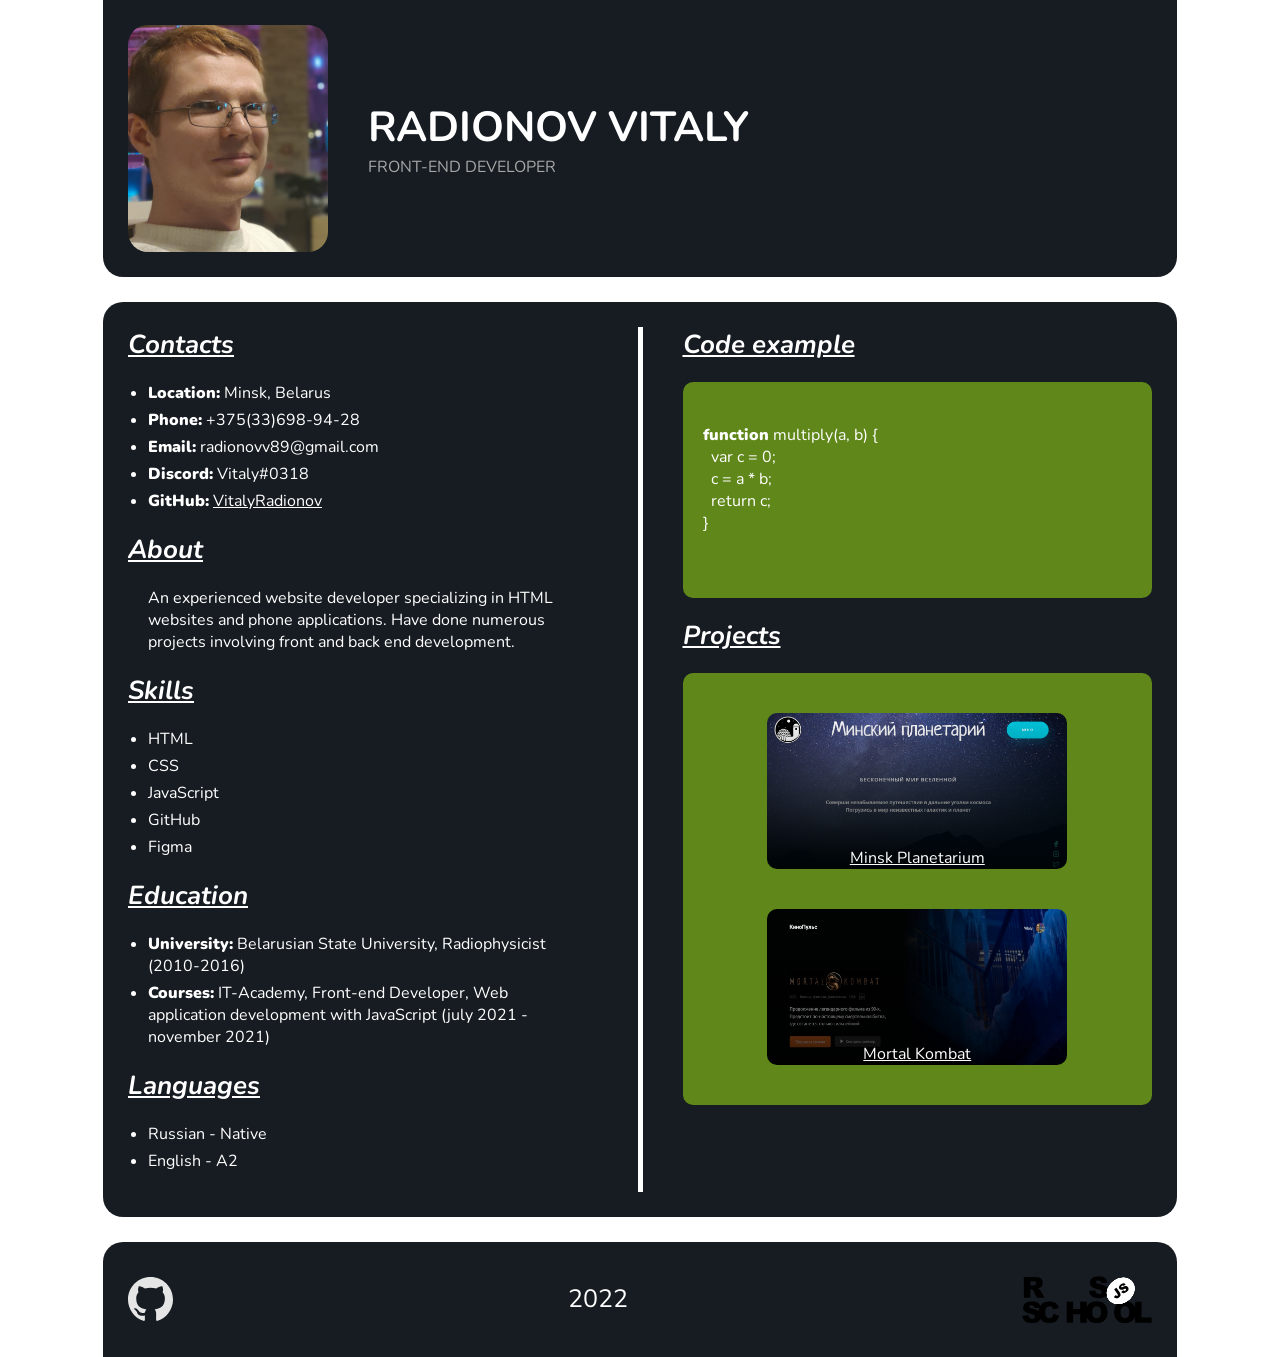
==== index.html @ 1f9634dd "feat: update" ====
<!DOCTYPE html>
<html lang="en">

<head>
  <meta charset="UTF-8">
  <meta http-equiv="X-UA-Compatible" content="IE=edge">
  <meta name="viewport" content="width=device-width, initial-scale=1.0">
  <meta http-equiv="Permissions-Policy" content="interest-cohort=()" />
  <link rel="preconnect" href="https://fonts.googleapis.com">
  <link rel="preconnect" href="https://fonts.gstatic.com" crossorigin>
  <link href="https://fonts.googleapis.com/css2?family=Nunito:wght@400;700&display=swap" rel="stylesheet">
  <link rel="stylesheet" href="css/reset.css">
  <link rel=" stylesheet" href="css/style.css">
  <title>CV</title>
</head>

<body>
  <header class="header">
    <figure class="foto">
      <img src="img/me.jpg" alt="Radionov_Vitaly">
    </figure>
    <div class="info">
      <h1 class="name">Radionov Vitaly</h1>
      <div class="position">Front-End Developer</div>
    </div>
  </header>
  <main>
    <section class="personal">
      <div class="contacts">
        <h2>Contacts</h2>
        <ul>
          <li><span class="font-bold">Location:</span> Minsk, Belarus</li>
          <li><span class="font-bold">Phone:</span> +375(33)698-94-28</li>
          <li><span class="font-bold">Email:</span> radionovv89@gmail.com</li>
          <li><span class="font-bold">Discord:</span> Vitaly#0318</li>
          <li><span class="font-bold">GitHub:</span> <a href="https://github.com/VitalyRadionov/"
              target="_blank">VitalyRadionov</a>
          </li>
        </ul>
      </div>
      <div class="about">
        <h2>About</h2>
        <p>An experienced website developer specializing in HTML websites and phone applications.
          Have done numerous projects involving front and back end development.</p>
      </div>
      <div class="skills">
        <h2>Skills</h2>
        <ul>
          <li>HTML</li>
          <li>CSS</li>
          <li>JavaScript</li>
          <li>GitHub</li>
          <li>Figma</li>
        </ul>
      </div>
      <div class="education">
        <h2>Education</h2>
        <ul>
          <li>
            <span class="font-bold">University:</span>
            Belarusian State University, Radiophysicist (2010-2016)
          </li>
          <li>
            <span class="font-bold">Courses:</span>
            IT-Academy, Front-end Developer, Web application development with JavaScript (july 2021 - november 2021)
          </li>
        </ul>
      </div>
      <div class="languages">
        <h2>Languages</h2>
        <ul>
          <li>Russian - Native</li>
          <li>English - A2</li>
        </ul>
      </div>
    </section>
    <section class="experience">
      <div class="code-example">
        <h2>Code example</h2>
        <pre>
          <code>
<span class="font-bold">function</span> multiply(a, b) {
  var c = 0;
  c = a * b;
  return c;
}
                  </code>
        </pre>
      </div>
      <div class="my-projects">
        <h2>Projects</h2>
        <div class="projects__list">
          <a href="https://vitalyradionov.github.io/minsk_planetarium/" target="_blank">
            <figure class="project project-1">
              <figcaption>Minsk Planetarium</figcaption>
            </figure>
          </a>
          <a href="https://vitalyradionov.github.io/mortal-kombat/" target="_blank">
            <figure class="project project-2">
              <figcaption>Mortal Kombat</figcaption>
            </figure>
          </a>
        </div>
      </div>
    </section>
  </main>
  <footer>
    <a class="link-github" href="https://github.com/VitalyRadionov" target="_blank"></a>
    <div class="year">2022</div>
    <a class="link-rsschool" href="https://rs.school/js/" target="_blank"></a>
  </footer>
</body>

</html>
---- css/style.css ----
body {
  display: flex;
  flex-direction: column;
  align-items: center;
  font-family: 'Nunito', sans-serif;
  color: white;
}

.header,
main,
footer {
  padding: 25px;
  width: 80%;
  display: flex;
  flex-direction: row;
  background-color: rgb(23, 28, 34);
}

.header {
  margin-bottom: 25px;
  border-radius: 0px 0px 20px 20px;
}

a {
  text-decoration: underline;
  color: white;
}

.info {
  margin-left: 40px;
  display: flex;
  flex-direction: column;
  justify-content: center;

  text-transform: uppercase;
}

.name {
  font-weight: bold;
  font-size: 42px;
}

.position {
  color: rgb(167, 167, 167);
}

.foto {
  width: 200px;
  display: flex;
  flex-direction: row;
  align-items: center;
}

.foto img {
  width: 100%;
  border-radius: 20px;
}

main {
  margin-bottom: 25px;
  border-radius: 20px;
}

.personal {
  padding-right: 40px;
  width: 50%;
  border-right: 5px solid rgb(255, 255, 255);
}

h2 {
  font-style: italic;
  font-size: 26px;
  font-weight: bold;
  text-decoration: underline;
}

ul,
p {
  margin: 20px;
}

li {
  margin: 5px 0;
}

.font-bold {
  font-weight: 900;
}

.experience {
  padding-left: 40px;
  width: 50%;
}

pre {
  padding: 20px;
  margin: 20px 0;
  border-radius: 10px;
  background-color: rgba(167, 241, 19, 0.5);
}

.projects__list {
  margin-top: 20px;
  padding: 20px;
  display: flex;
  flex-direction: column;
  align-items: center;

  border-radius: 10px;
  background-color: rgba(167, 241, 19, 0.5);
}

.project {
  width: 300px;
  height: 156px;

  margin: 20px;

  display: flex;
  flex-direction: column;
  align-items: center;
  justify-content: flex-end;

  border-radius: 10px;
}

.project-1 {
  background: center / contain linear-gradient(rgba(255, 255, 255, 0), rgba(0, 0, 0, 0.8)),
    center / contain no-repeat url('/img/minsk_planetarium.png');
}

.project-2 {
  background: center / contain linear-gradient(rgba(255, 255, 255, 0), rgba(0, 0, 0, 0.8)),
    center / contain no-repeat url('/img/mortal_kombat.png');
}

footer {
  display: flex;
  flex-direction: row;
  justify-content: space-between;
  align-items: center;
  border-radius: 20px 20px 0px 0px;
}

.link-github {
  width: 45px;
  height: 45px;
  background: center / contain no-repeat url('/img/mark-github.svg');
}

.year {
  font-size: 25px;
}

.link-rsschool {
  width: 130px;
  height: 65px;
  background: center / contain no-repeat url('/img/rs_school_js.svg');
}
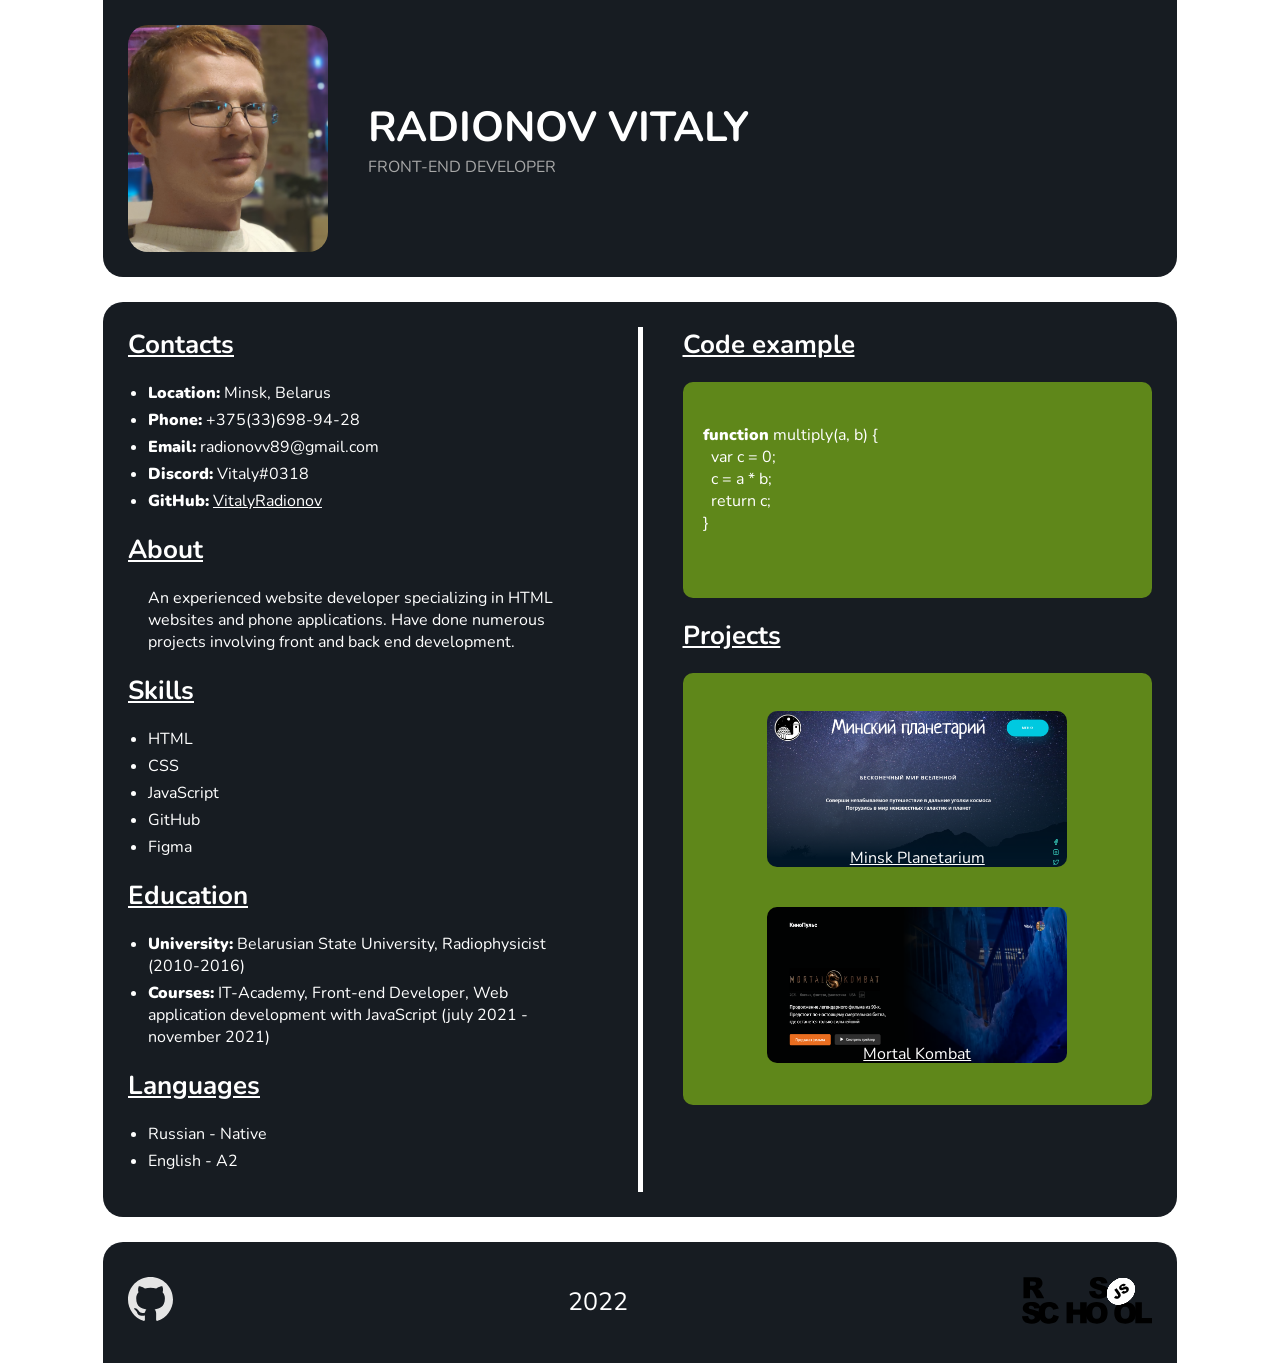
==== commit 8baff0eb: "feat: update link, css" ====
--- a/index.html
+++ b/index.html
@@ -91,12 +91,14 @@
         <h2>Projects</h2>
         <div class="projects__list">
           <a href="https://vitalyradionov.github.io/minsk_planetarium/" target="_blank">
-            <figure class="project project-1">
+            <figure class="project">
+              <img src="/img/minsk_planetarium.png" alt="minsk_planetarium.png">
               <figcaption>Minsk Planetarium</figcaption>
             </figure>
           </a>
           <a href="https://vitalyradionov.github.io/mortal-kombat/" target="_blank">
-            <figure class="project project-2">
+            <figure class="project">
+              <img src="/img/mortal_kombat.png" alt="mortal_kombat.png">
               <figcaption>Mortal Kombat</figcaption>
             </figure>
           </a>
@@ -105,9 +107,13 @@
     </section>
   </main>
   <footer>
-    <a class="link-github" href="https://github.com/VitalyRadionov" target="_blank"></a>
+    <a class="link-github" href="https://github.com/VitalyRadionov" target="_blank">
+      <img src="/img/mark-github.svg" alt="mark-github.svg">
+    </a>
     <div class="year">2022</div>
-    <a class="link-rsschool" href="https://rs.school/js/" target="_blank"></a>
+    <a class="link-rsschool" href="https://rs.school/js/" target="_blank">
+      <img src="/img/rs_school_js.svg" alt="rs_school_js.svg">
+    </a>
   </footer>
 </body>
 
--- a/css/style.css
+++ b/css/style.css
@@ -68,7 +68,6 @@
 }
 
 h2 {
-  font-style: italic;
   font-size: 26px;
   font-weight: bold;
   text-decoration: underline;
@@ -124,14 +123,15 @@
   border-radius: 10px;
 }
 
-.project-1 {
-  background: center / contain linear-gradient(rgba(255, 255, 255, 0), rgba(0, 0, 0, 0.8)),
-    center / contain no-repeat url('/img/minsk_planetarium.png');
+.project img {
+  width: 100%;
+  position: relative;
+  top: 20px;
+  border-radius: 10px;
 }
 
-.project-2 {
-  background: center / contain linear-gradient(rgba(255, 255, 255, 0), rgba(0, 0, 0, 0.8)),
-    center / contain no-repeat url('/img/mortal_kombat.png');
+.project figcaption {
+  position: relative;
 }
 
 footer {
@@ -142,18 +142,16 @@
   border-radius: 20px 20px 0px 0px;
 }
 
-.link-github {
+.link-github img {
   width: 45px;
   height: 45px;
-  background: center / contain no-repeat url('/img/mark-github.svg');
 }
 
 .year {
   font-size: 25px;
 }
 
-.link-rsschool {
+.link-rsschool img {
   width: 130px;
   height: 65px;
-  background: center / contain no-repeat url('/img/rs_school_js.svg');
 }
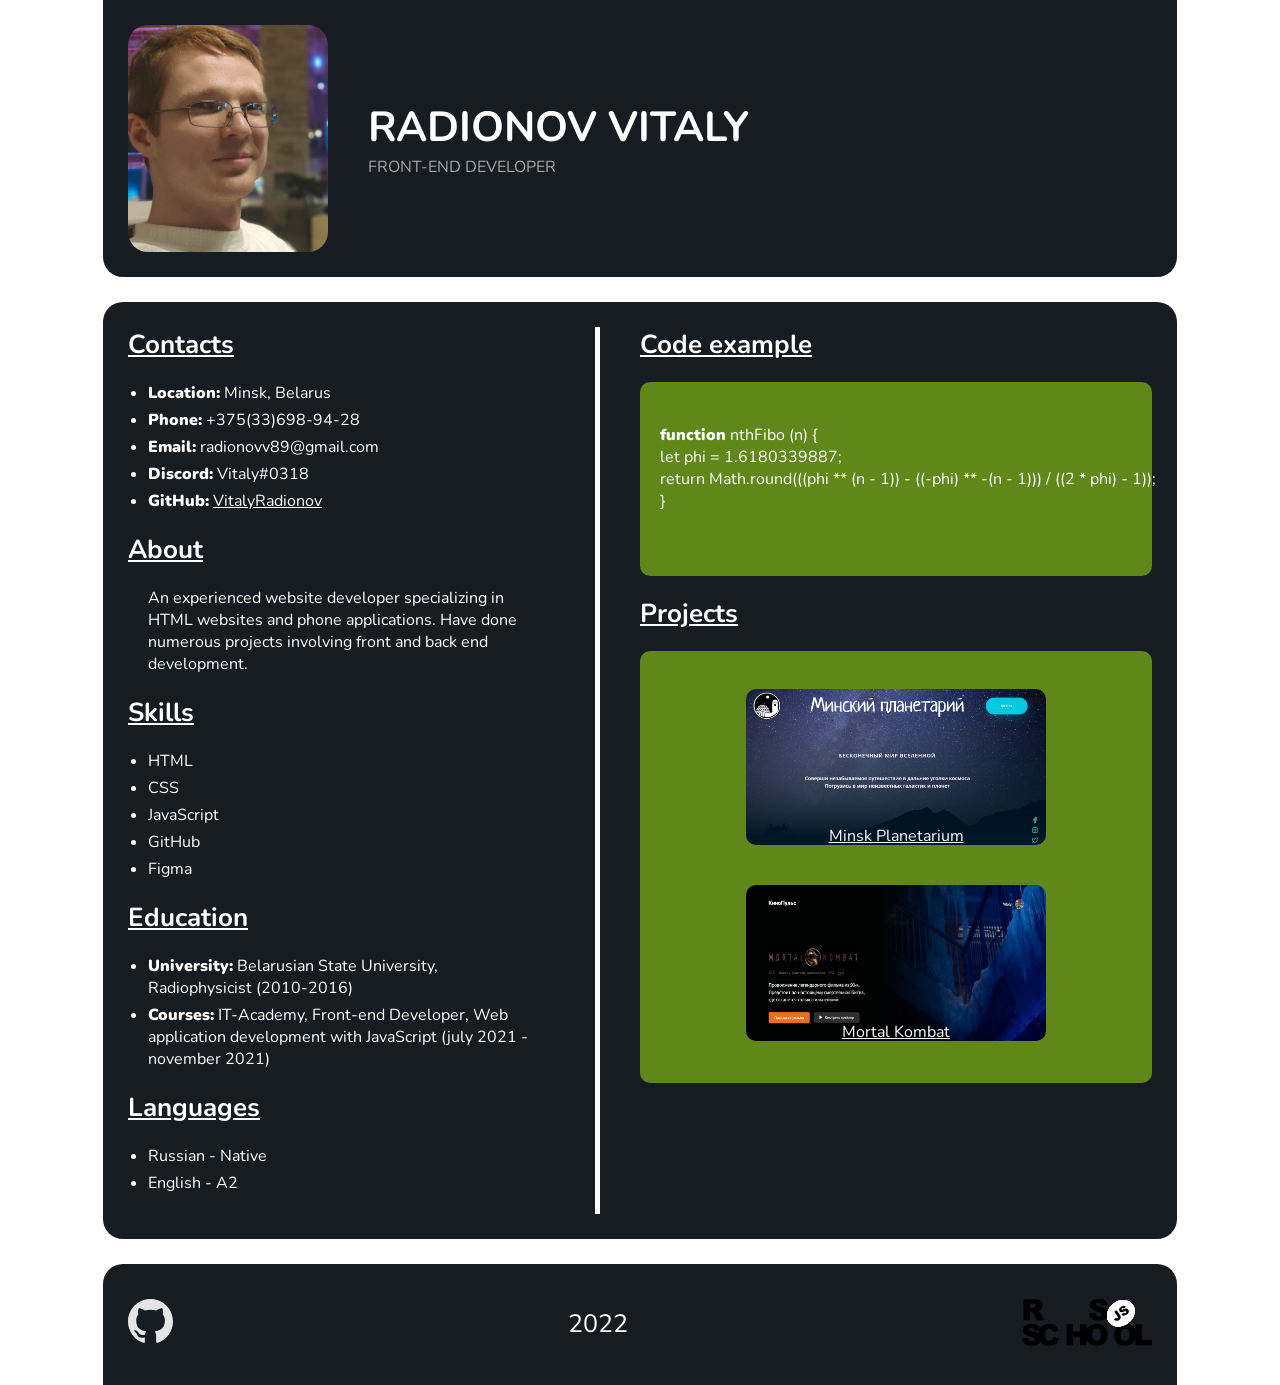
==== commit cfcdbcc3: "feat: add index.html" ====
--- a/index.html
+++ b/index.html
@@ -5,7 +5,6 @@
   <meta charset="UTF-8">
   <meta http-equiv="X-UA-Compatible" content="IE=edge">
   <meta name="viewport" content="width=device-width, initial-scale=1.0">
-  <meta http-equiv="Permissions-Policy" content="interest-cohort=()" />
   <link rel="preconnect" href="https://fonts.googleapis.com">
   <link rel="preconnect" href="https://fonts.gstatic.com" crossorigin>
   <link href="https://fonts.googleapis.com/css2?family=Nunito:wght@400;700&display=swap" rel="stylesheet">
@@ -79,11 +78,10 @@
         <h2>Code example</h2>
         <pre>
           <code>
-<span class="font-bold">function</span> multiply(a, b) {
-  var c = 0;
-  c = a * b;
-  return c;
-}
+<span class="declaration font-bold">function</span> nthFibo <span class="grouping-operator">(</span><span class="variable">n</span><span class="grouping-operator">)</span> <span class="grouping-operator">{</span>
+<span class="declaration"><var>let</var></span> <span class="variable">phi</span> <span class="operator">=</span> 1.6180339887;
+<span class="statement">return</span> <span class="variable">Math</span><span class="operator">.</span>round<span class="grouping-operator">(((</span><span class="variable">phi</span> <span class="operator">**</span> <span class="grouping-operator">(</span><span class="variable">n</span> <span class="operator">-</span> 1<span class="grouping-operator">))</span> <span class="operator">-</span> <span class="grouping-operator">((</span><span class="operator">-</span><span class="variable">phi</span><span class="grouping-operator">)</span> <span class="operator">**</span> <span class="operator">-</span><span class="grouping-operator">(</span><span class="variable">n</span> <span class="operator">-</span> 1<span class="grouping-operator">)))</span> <span class="operator">/</span> <span class="grouping-operator">((</span>2 <span class="operator">*</span> <span class="variable">phi</span><span class="grouping-operator">)</span> <span class="operator">-</span> 1<span class="grouping-operator">))</span>;
+<span class="grouping-operator">}</span>
                   </code>
         </pre>
       </div>
@@ -92,13 +90,13 @@
         <div class="projects__list">
           <a href="https://vitalyradionov.github.io/minsk_planetarium/" target="_blank">
             <figure class="project">
-              <img src="/img/minsk_planetarium.png" alt="minsk_planetarium.png">
+              <img src="img/minsk_planetarium.png" alt="minsk_planetarium.png">
               <figcaption>Minsk Planetarium</figcaption>
             </figure>
           </a>
           <a href="https://vitalyradionov.github.io/mortal-kombat/" target="_blank">
             <figure class="project">
-              <img src="/img/mortal_kombat.png" alt="mortal_kombat.png">
+              <img src="img/mortal_kombat.png" alt="mortal_kombat.png">
               <figcaption>Mortal Kombat</figcaption>
             </figure>
           </a>
@@ -108,11 +106,11 @@
   </main>
   <footer>
     <a class="link-github" href="https://github.com/VitalyRadionov" target="_blank">
-      <img src="/img/mark-github.svg" alt="mark-github.svg">
+      <img src="img/mark-github.svg" alt="mark-github.svg">
     </a>
     <div class="year">2022</div>
     <a class="link-rsschool" href="https://rs.school/js/" target="_blank">
-      <img src="/img/rs_school_js.svg" alt="rs_school_js.svg">
+      <img src="img/rs_school_js.svg" alt="rs_school_js.svg">
     </a>
   </footer>
 </body>
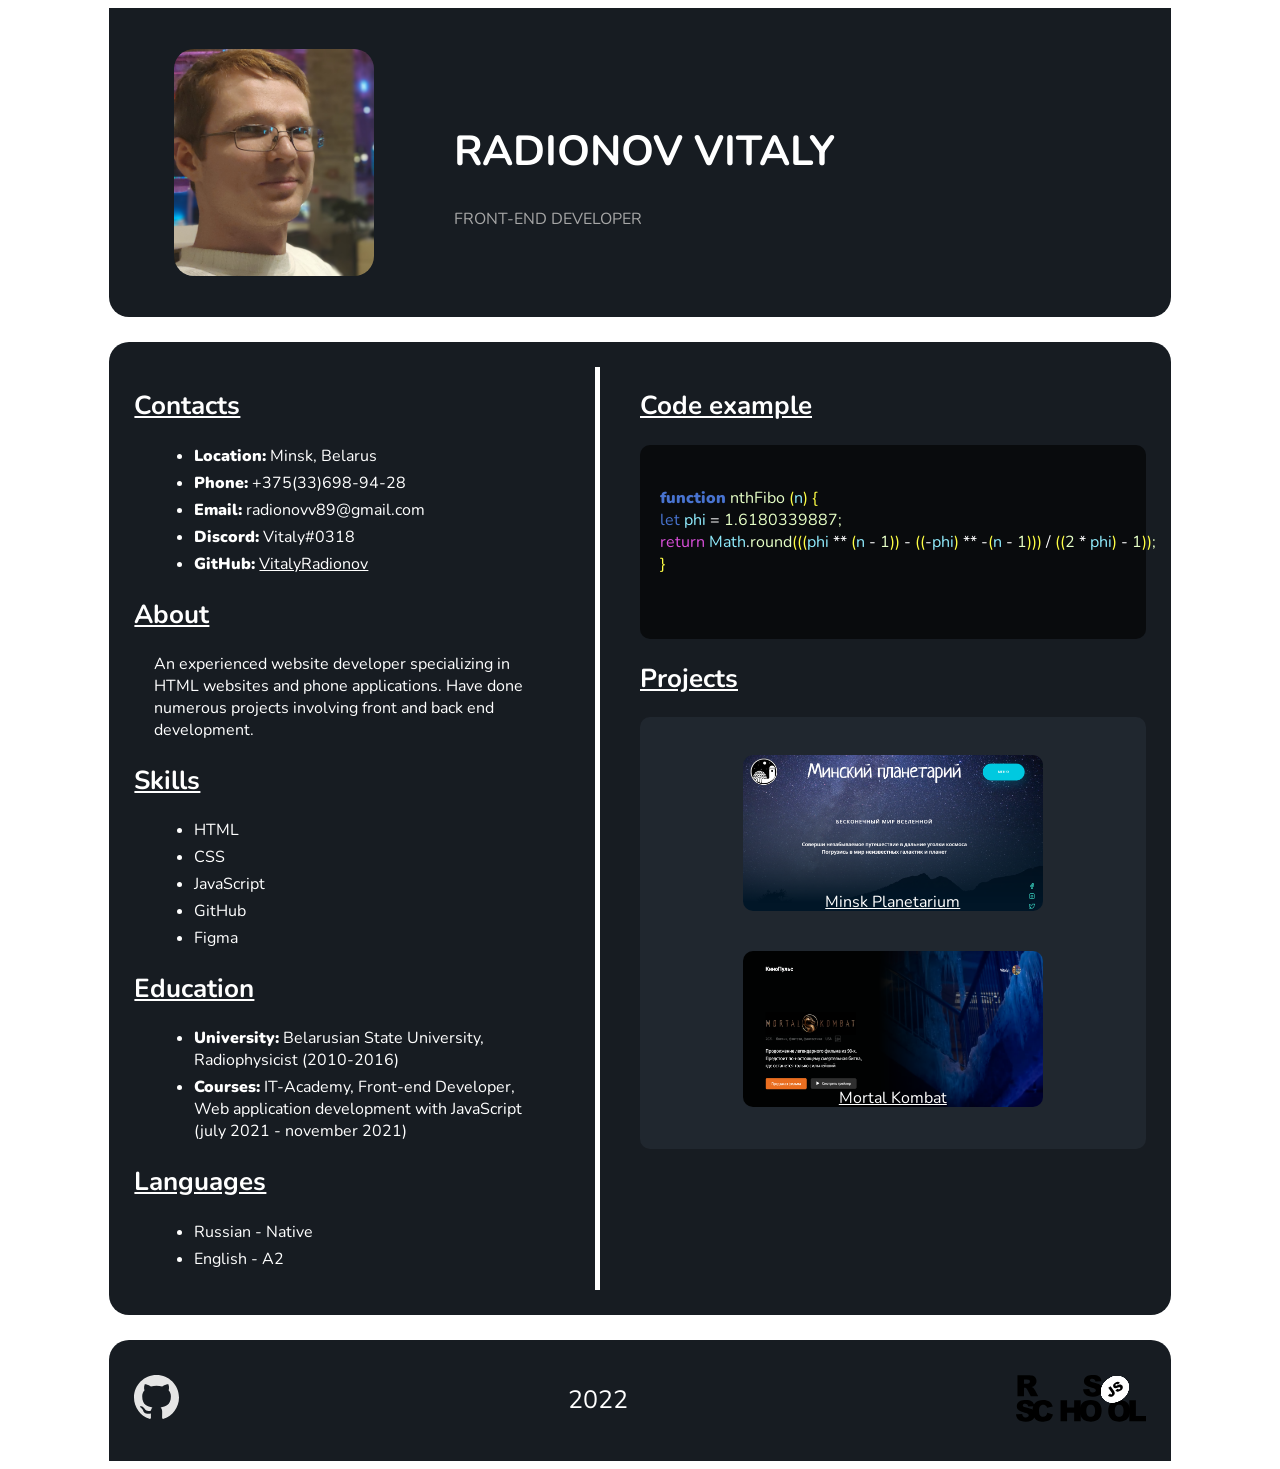
==== commit 749edf45: "feat: update html, css" ====
--- a/index.html
+++ b/index.html
@@ -8,7 +8,6 @@
   <link rel="preconnect" href="https://fonts.googleapis.com">
   <link rel="preconnect" href="https://fonts.gstatic.com" crossorigin>
   <link href="https://fonts.googleapis.com/css2?family=Nunito:wght@400;700&display=swap" rel="stylesheet">
-  <link rel="stylesheet" href="css/reset.css">
   <link rel=" stylesheet" href="css/style.css">
   <title>CV</title>
 </head>
@@ -79,7 +78,7 @@
         <pre>
           <code>
 <span class="declaration font-bold">function</span> nthFibo <span class="grouping-operator">(</span><span class="variable">n</span><span class="grouping-operator">)</span> <span class="grouping-operator">{</span>
-<span class="declaration"><var>let</var></span> <span class="variable">phi</span> <span class="operator">=</span> 1.6180339887;
+<span class="declaration">let</span> <span class="variable">phi</span> <span class="operator">=</span> 1.6180339887;
 <span class="statement">return</span> <span class="variable">Math</span><span class="operator">.</span>round<span class="grouping-operator">(((</span><span class="variable">phi</span> <span class="operator">**</span> <span class="grouping-operator">(</span><span class="variable">n</span> <span class="operator">-</span> 1<span class="grouping-operator">))</span> <span class="operator">-</span> <span class="grouping-operator">((</span><span class="operator">-</span><span class="variable">phi</span><span class="grouping-operator">)</span> <span class="operator">**</span> <span class="operator">-</span><span class="grouping-operator">(</span><span class="variable">n</span> <span class="operator">-</span> 1<span class="grouping-operator">)))</span> <span class="operator">/</span> <span class="grouping-operator">((</span>2 <span class="operator">*</span> <span class="variable">phi</span><span class="grouping-operator">)</span> <span class="operator">-</span> 1<span class="grouping-operator">))</span>;
 <span class="grouping-operator">}</span>
                   </code>
--- a/css/style.css
+++ b/css/style.css
@@ -1,8 +1,11 @@
+* {
+  font-family: 'Nunito', sans-serif;
+}
+
 body {
   display: flex;
   flex-direction: column;
   align-items: center;
-  font-family: 'Nunito', sans-serif;
   color: white;
 }
 
@@ -95,7 +98,32 @@
   padding: 20px;
   margin: 20px 0;
   border-radius: 10px;
-  background-color: rgba(167, 241, 19, 0.5);
+  background-color: rgb(9, 11, 13);
+  color: rgb(230, 255, 198);
+}
+
+code {
+  margin: 0;
+}
+
+code .declaration {
+  color: rgb(72, 115, 207);
+}
+
+code .operator {
+  color: white;
+}
+
+code .statement {
+  color: rgb(218, 79, 218);
+}
+
+code .grouping-operator {
+  color: rgb(255, 255, 68);
+}
+
+code .variable {
+  color: rgb(145, 238, 255);
 }
 
 .projects__list {
@@ -106,7 +134,7 @@
   align-items: center;
 
   border-radius: 10px;
-  background-color: rgba(167, 241, 19, 0.5);
+  background-color: rgba(42, 50, 60, 0.5);
 }
 
 .project {
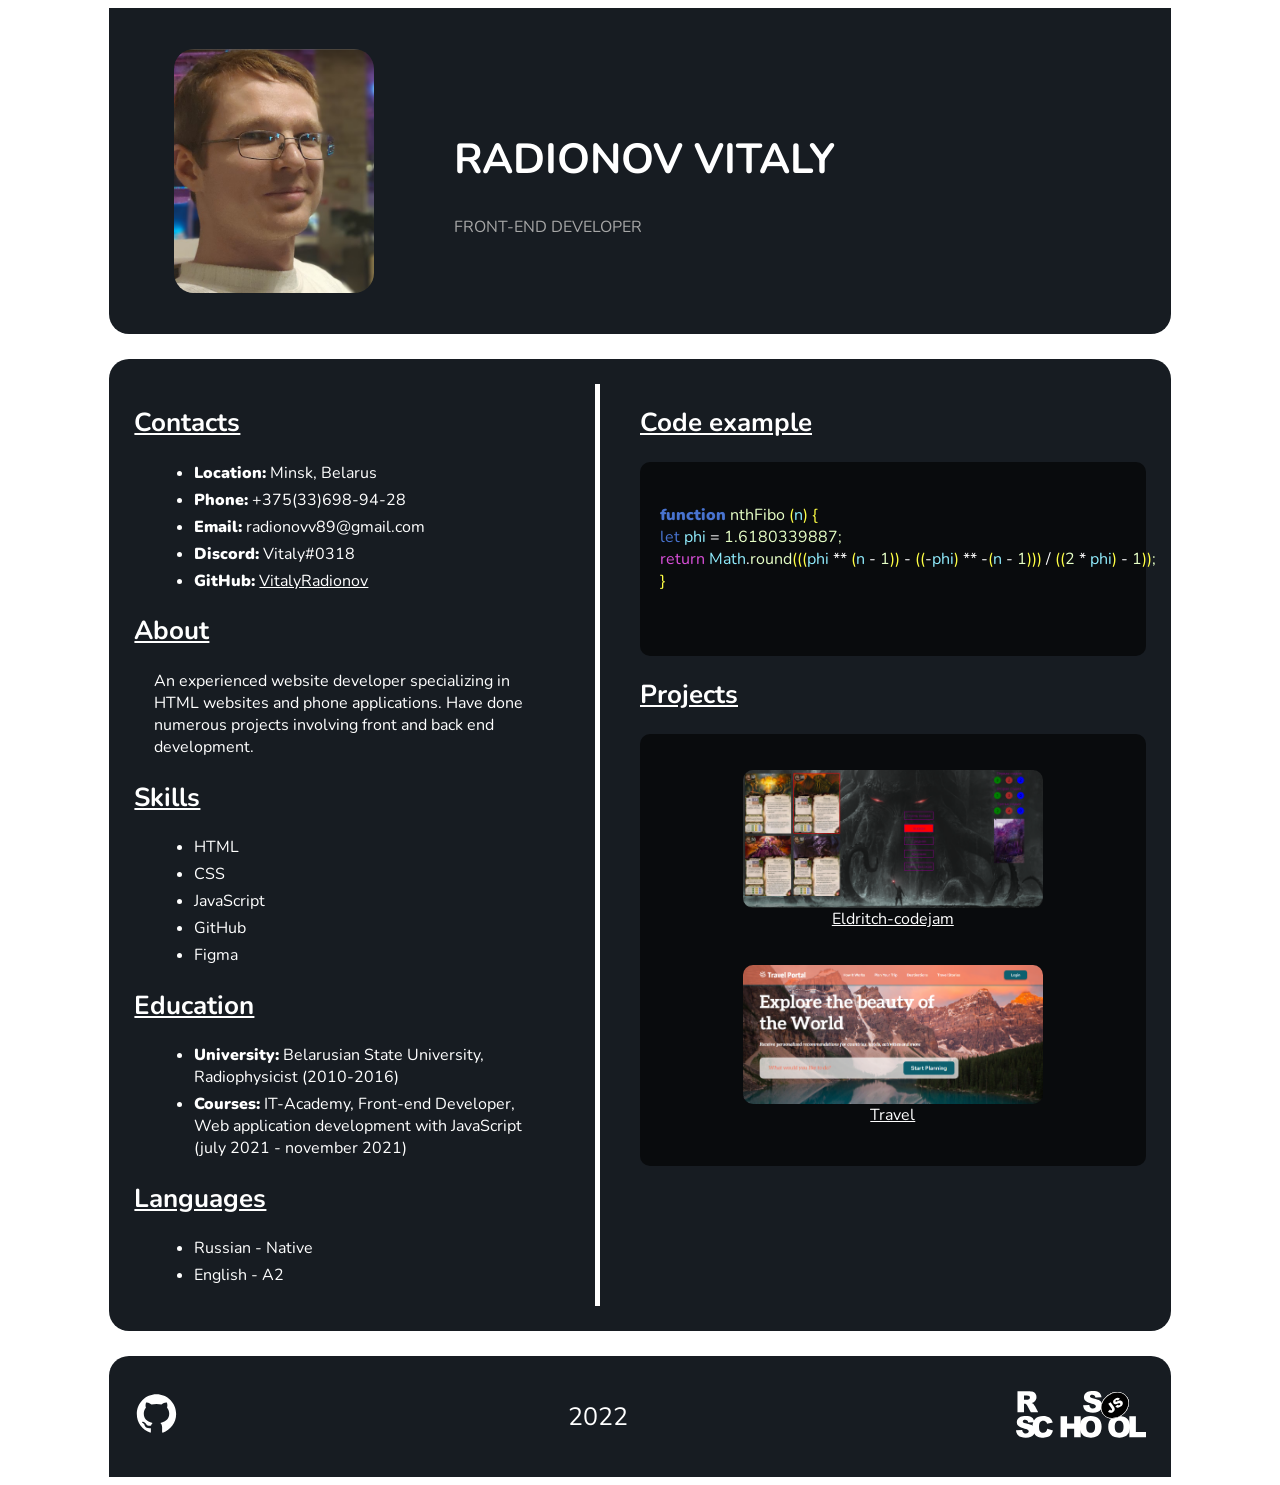
==== commit ffe3c1ba: "feat: add img" ====
--- a/index.html
+++ b/index.html
@@ -15,7 +15,7 @@
 <body>
   <header class="header">
     <figure class="foto">
-      <img src="img/me.jpg" alt="Radionov_Vitaly">
+      <img src="img/me.png" alt="Radionov_Vitaly">
     </figure>
     <div class="info">
       <h1 class="name">Radionov Vitaly</h1>
@@ -87,16 +87,16 @@
       <div class="my-projects">
         <h2>Projects</h2>
         <div class="projects__list">
-          <a href="https://vitalyradionov.github.io/minsk_planetarium/" target="_blank">
+          <a href="https://vitalyradionov.github.io/eldritch-codejam/" target="_blank">
             <figure class="project">
-              <img src="img/minsk_planetarium.png" alt="minsk_planetarium.png">
-              <figcaption>Minsk Planetarium</figcaption>
+              <img src="img/Eldritch_codejam.png" alt="Eldritch_codejam.png">
+              <figcaption>Eldritch-codejam</figcaption>
             </figure>
           </a>
-          <a href="https://vitalyradionov.github.io/mortal-kombat/" target="_blank">
+          <a href="https://vitalyradionov.github.io/travel/" target="_blank">
             <figure class="project">
-              <img src="img/mortal_kombat.png" alt="mortal_kombat.png">
-              <figcaption>Mortal Kombat</figcaption>
+              <img src="img/Travel.png" alt="Travel.png">
+              <figcaption>Travel</figcaption>
             </figure>
           </a>
         </div>
@@ -105,7 +105,7 @@
   </main>
   <footer>
     <a class="link-github" href="https://github.com/VitalyRadionov" target="_blank">
-      <img src="img/mark-github.svg" alt="mark-github.svg">
+      <img src="img/github_svgrepo_com.svg" alt="github_svgrepo_com.svg">
     </a>
     <div class="year">2022</div>
     <a class="link-rsschool" href="https://rs.school/js/" target="_blank">
--- a/css/style.css
+++ b/css/style.css
@@ -134,7 +134,7 @@
   align-items: center;
 
   border-radius: 10px;
-  background-color: rgba(42, 50, 60, 0.5);
+  background-color: rgb(9, 11, 13);
 }
 
 .project {
@@ -153,13 +153,7 @@
 
 .project img {
   width: 100%;
-  position: relative;
-  top: 20px;
   border-radius: 10px;
-}
-
-.project figcaption {
-  position: relative;
 }
 
 footer {
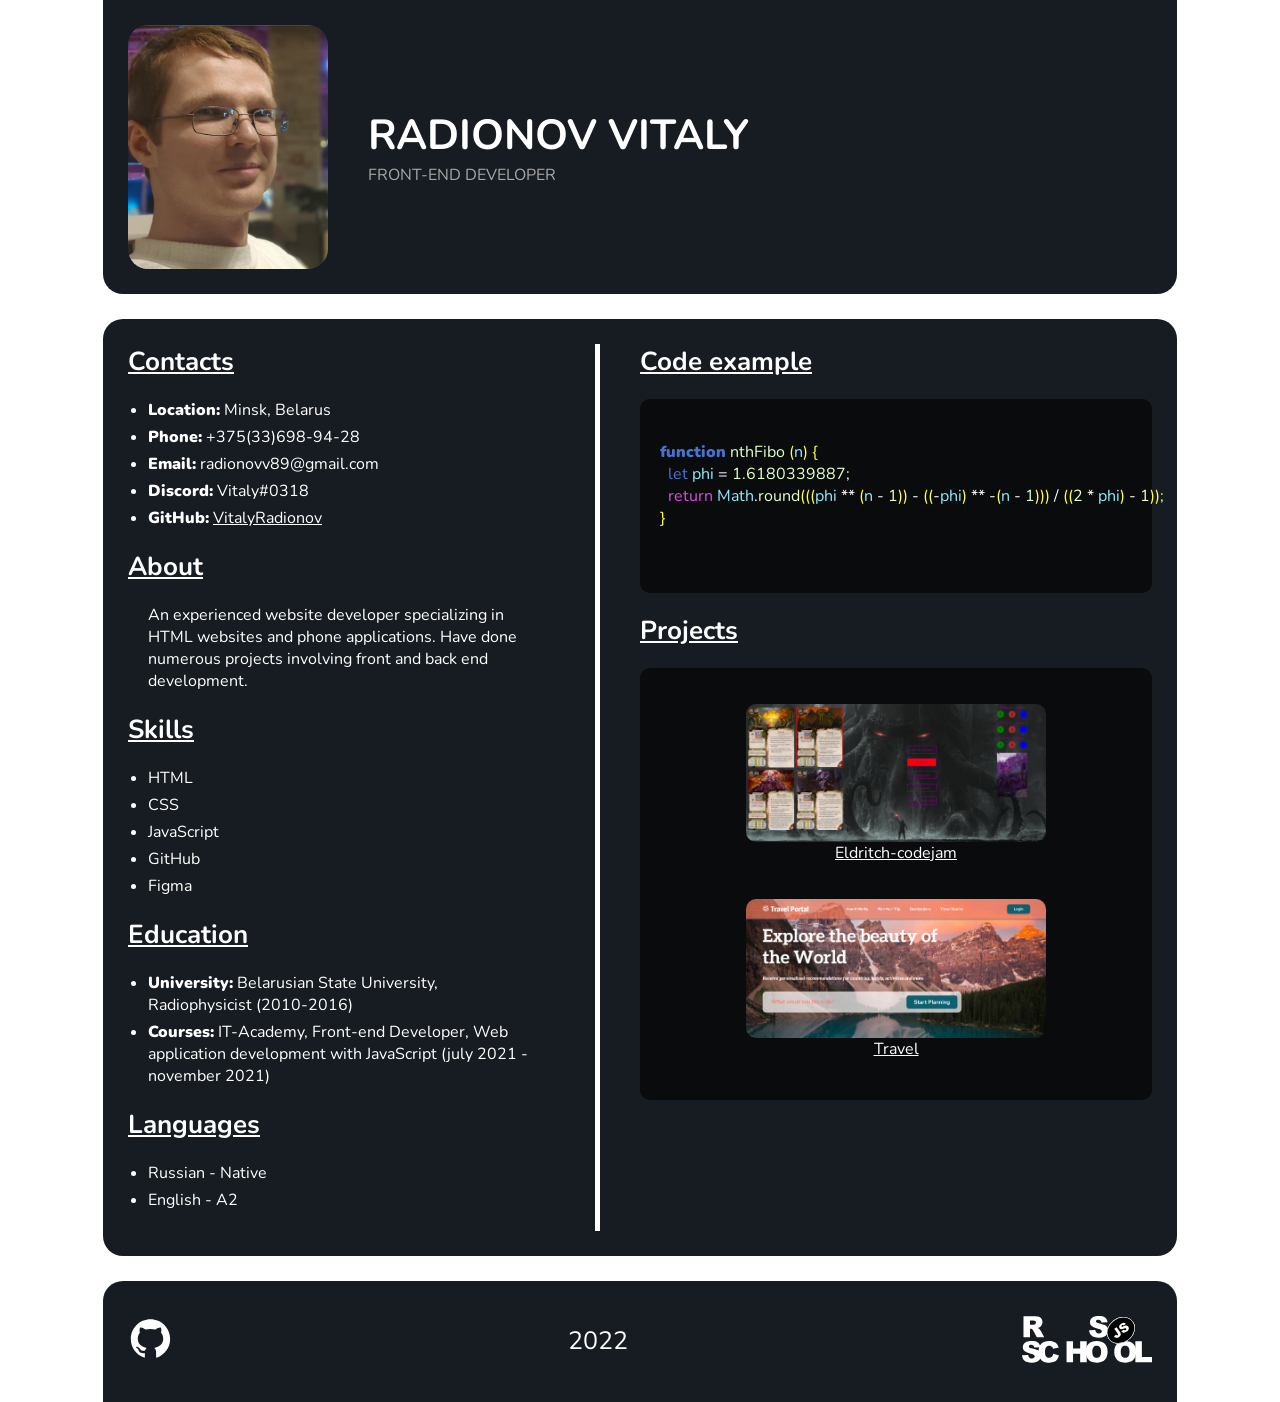
==== commit 3cc2d4f5: "feat: update style" ====
--- a/index.html
+++ b/index.html
@@ -78,8 +78,8 @@
         <pre>
           <code>
 <span class="declaration font-bold">function</span> nthFibo <span class="grouping-operator">(</span><span class="variable">n</span><span class="grouping-operator">)</span> <span class="grouping-operator">{</span>
-<span class="declaration">let</span> <span class="variable">phi</span> <span class="operator">=</span> 1.6180339887;
-<span class="statement">return</span> <span class="variable">Math</span><span class="operator">.</span>round<span class="grouping-operator">(((</span><span class="variable">phi</span> <span class="operator">**</span> <span class="grouping-operator">(</span><span class="variable">n</span> <span class="operator">-</span> 1<span class="grouping-operator">))</span> <span class="operator">-</span> <span class="grouping-operator">((</span><span class="operator">-</span><span class="variable">phi</span><span class="grouping-operator">)</span> <span class="operator">**</span> <span class="operator">-</span><span class="grouping-operator">(</span><span class="variable">n</span> <span class="operator">-</span> 1<span class="grouping-operator">)))</span> <span class="operator">/</span> <span class="grouping-operator">((</span>2 <span class="operator">*</span> <span class="variable">phi</span><span class="grouping-operator">)</span> <span class="operator">-</span> 1<span class="grouping-operator">))</span>;
+  <span class="declaration">let</span> <span class="variable">phi</span> <span class="operator">=</span> 1.6180339887;
+  <span class="statement">return</span> <span class="variable">Math</span><span class="operator">.</span>round<span class="grouping-operator">(((</span><span class="variable">phi</span> <span class="operator">**</span> <span class="grouping-operator">(</span><span class="variable">n</span> <span class="operator">-</span> 1<span class="grouping-operator">))</span> <span class="operator">-</span> <span class="grouping-operator">((</span><span class="operator">-</span><span class="variable">phi</span><span class="grouping-operator">)</span> <span class="operator">**</span> <span class="operator">-</span><span class="grouping-operator">(</span><span class="variable">n</span> <span class="operator">-</span> 1<span class="grouping-operator">)))</span> <span class="operator">/</span> <span class="grouping-operator">((</span>2 <span class="operator">*</span> <span class="variable">phi</span><span class="grouping-operator">)</span> <span class="operator">-</span> 1<span class="grouping-operator">))</span>;
 <span class="grouping-operator">}</span>
                   </code>
         </pre>
--- a/css/style.css
+++ b/css/style.css
@@ -1,4 +1,6 @@
 * {
+  margin: 0;
+  padding: 0;
   font-family: 'Nunito', sans-serif;
 }
 
